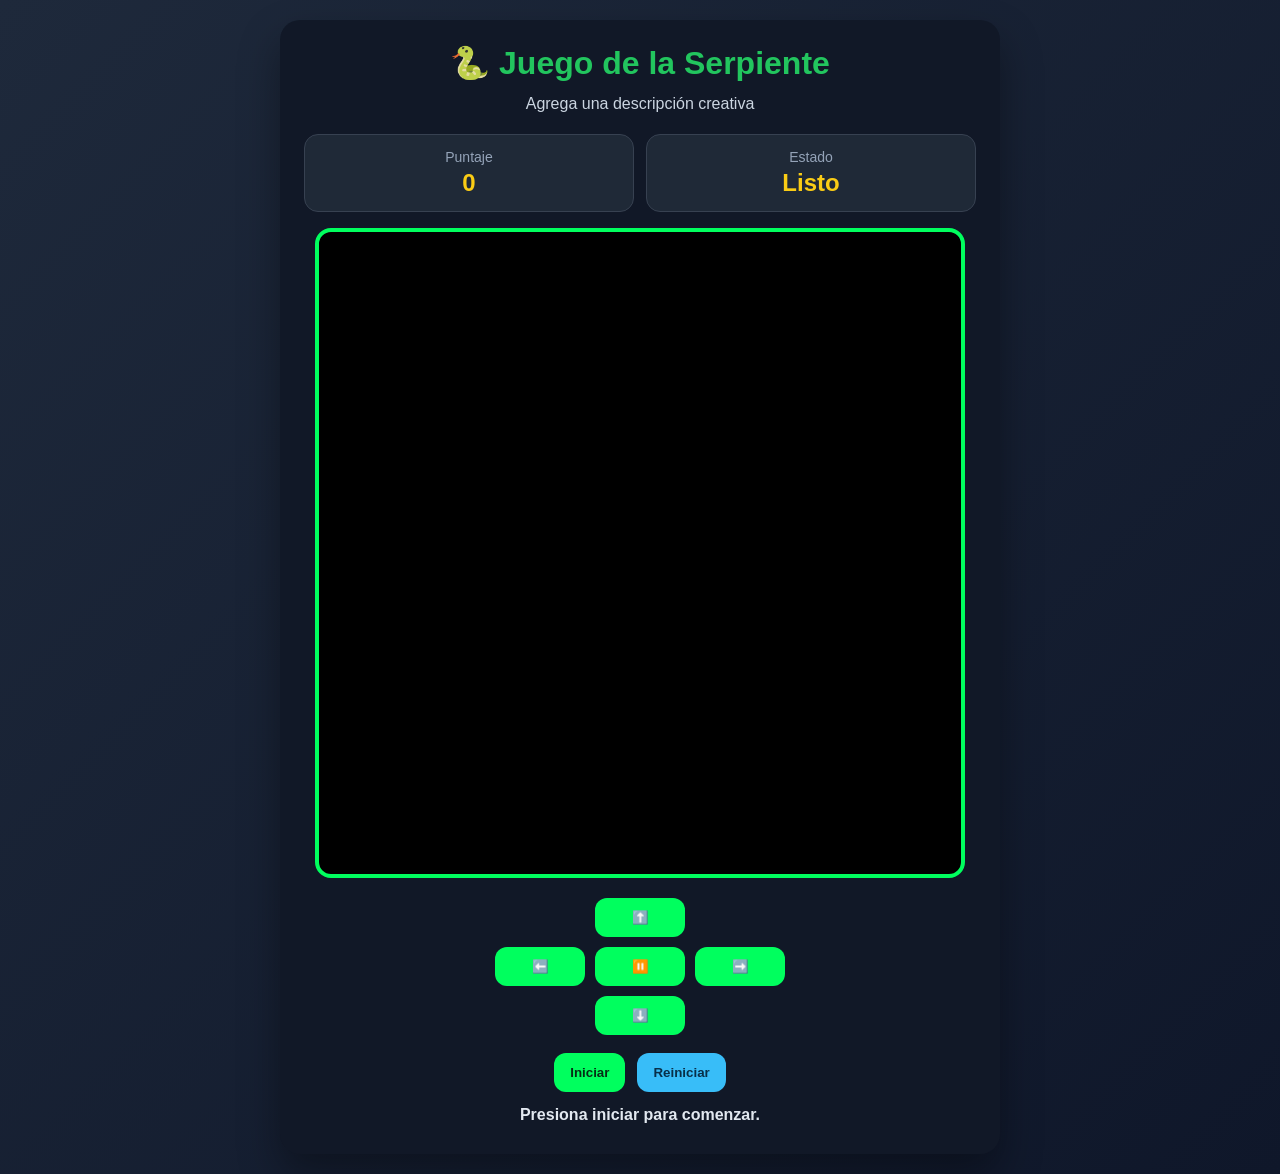
==== 001_REPASO.HTML @ dfe35af8 "feat: initialize canvas context and define cell size" ====
<!DOCTYPE html>
<html lang="es">
<head>
  <meta charset="UTF-8" />
  <meta name="viewport" content="width=device-width, initial-scale=1.0" />
  <title>Juego de la Serpiente - Taller</title>
   <link rel="stylesheet" href="serpiente.css">
</head>
<body>
  <main class="contenedor-juego">
    <h1>🐍 Juego de la Serpiente</h1>
    <p class="descripcion">
      Agrega una descripción creativa
    </p>

    <section class="panel-info">
      <div class="tarjeta-info">
        <span>Puntaje</span>
        <strong id="puntaje">0</strong>
      </div>
      <div class="tarjeta-info">
        <span>Estado</span>
        <strong id="estado">Listo</strong>
      </div>
    </section>

    <canvas id="canvasJuego" width="650" height="650"></canvas>

    <section class="controles">
      <button class="vacio">-</button>
      <button onclick="cambiarDireccion('arriba')">⬆️</button>
      <button class="vacio">-</button>

      <button onclick="cambiarDireccion('izquierda')">⬅️</button>
      <button onclick="pausarJuego()">⏸️</button>
      <button onclick="cambiarDireccion('derecha')">➡️</button>

      <button class="vacio">-</button>
      <button onclick="cambiarDireccion('abajo')">⬇️</button>
      <button class="vacio">-</button>
    </section>

    <section class="acciones">
      <button onclick="iniciarJuego()">Iniciar</button>
      <button class="secundario" onclick="reiniciarJuego()">Reiniciar</button>
    </section>

    <p id="mensaje" class="mensaje">Presiona iniciar para comenzar.</p>
  </main>

  <script src="001_REPASO.JS"></script>
</body>
</html>
---- serpiente.css ----
* {
    box-sizing: border-box;
    margin: 0;
    padding: 0;
    font-family: Arial, Helvetica, sans-serif;
}

body {
    min-height: 100vh;
    background: linear-gradient(135deg, #1e293b, #0f172a);
    color: white;
    display: flex;
    justify-content: center;
    align-items: center;
    padding: 20px;
}

.contenedor-juego {
    width: 100%;
    max-width: 720px;
    background: #111827;
    border-radius: 20px;
    padding: 24px;
    box-shadow: 0 20px 40px rgba(0, 0, 0, 0.35);
    text-align: center;
}

h1 {
    margin-bottom: 10px;
    font-size: 32px;
    color: #22c55e;
}

.descripcion {
    margin-bottom: 18px;
    color: #cbd5e1;
    line-height: 1.5;
}

.panel-info {
    display: flex;
    justify-content: space-between;
    gap: 12px;
    margin-bottom: 16px;
    flex-wrap: wrap;
}

.tarjeta-info {
    flex: 1;
    min-width: 150px;
    background: #1f2937;
    padding: 14px;
    border-radius: 14px;
    border: 1px solid #374151;
}

.tarjeta-info span {
    display: block;
    font-size: 14px;
    color: #94a3b8;
    margin-bottom: 4px;
}

.tarjeta-info strong {
    font-size: 24px;
    color: #facc15;
}

canvas {
    width: 100%;
/* Define el tamaño máximo visual en pantalla para que no se vea estirado ni borroso */
/* Debe coincidir o ser mayor al width="xxx" que pusiste en el HTML */
    max-width: 650px;
    background: #000000;
    border: 4px solid #00ff5e;
    border-radius: 16px;
    display: block;
    margin: 0 auto 20px auto;
}

.controles {
    display: grid;
    grid-template-columns: repeat(3, 90px);
    gap: 10px;
    justify-content: center;
    align-items: center;
    margin-bottom: 18px;
}

.controles button,
.acciones button {
    border: none;
    border-radius: 12px;
    padding: 12px 16px;
    background: #00ff5e;
    color: #052e16;
    font-weight: bold;
    cursor: pointer;
    transition: 0.2s;
}

.controles button:hover,
.acciones button:hover {
    transform: scale(1.05);
    background: #86efac;
}

.vacio {
    visibility: hidden;
}

.acciones {
    display: flex;
    justify-content: center;
    gap: 12px;
    flex-wrap: wrap;
}

.acciones .secundario {
    background: #38bdf8;
    color: #082f49;
}

.mensaje {
    margin-top: 14px;
    color: #e2e8f0;
    min-height: 24px;
    font-weight: bold;
}

@media (max-width: 520px) {
    h1 {
        font-size: 24px;
    }

    .controles {
        grid-template-columns: repeat(3, 75px);
    }

    .controles button,
    .acciones button {
        padding: 10px;
    }
}
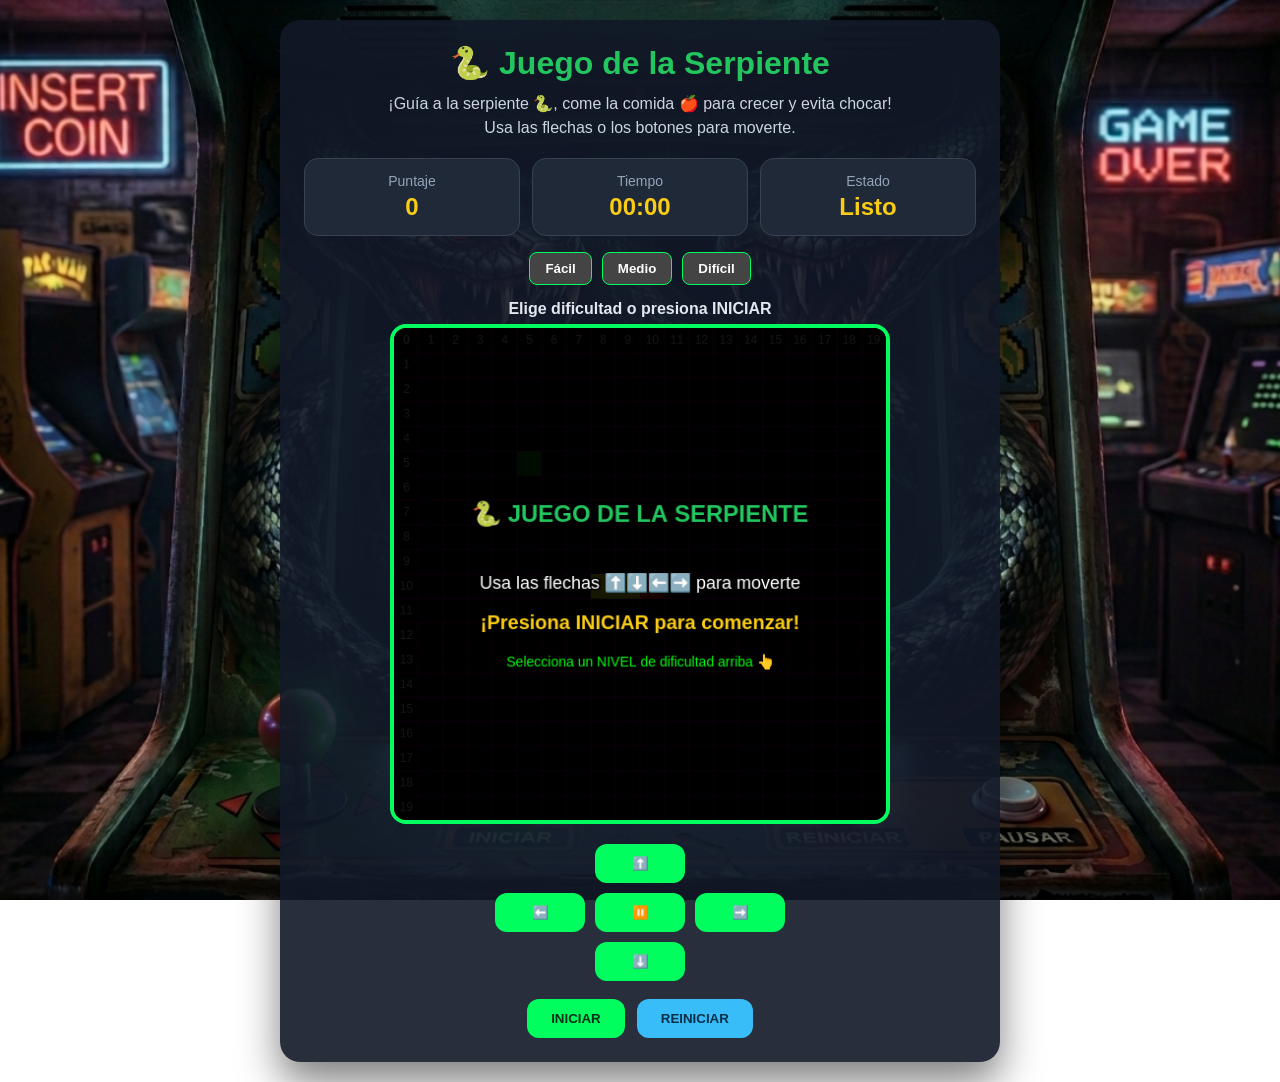
==== commit a09ebac7: "feat: complete snake game with timer, difficulty levels and UI enhancements" ====
--- a/001_REPASO.HTML
+++ b/001_REPASO.HTML
@@ -1,16 +1,18 @@
+<!-- 001_REPASO.HTML -->
 <!DOCTYPE html>
 <html lang="es">
 <head>
   <meta charset="UTF-8" />
   <meta name="viewport" content="width=device-width, initial-scale=1.0" />
   <title>Juego de la Serpiente - Taller</title>
-   <link rel="stylesheet" href="serpiente.css">
+   <link rel="stylesheet" href="001_REPASO.CSS">
 </head>
 <body>
   <main class="contenedor-juego">
     <h1>🐍 Juego de la Serpiente</h1>
     <p class="descripcion">
-      Agrega una descripción creativa
+      ¡Guía a la serpiente 🐍, come la comida 🍎 para crecer y evita chocar! 
+      <br> Usa las flechas o los botones para moverte.
     </p>
 
     <section class="panel-info">
@@ -19,12 +21,24 @@
         <strong id="puntaje">0</strong>
       </div>
       <div class="tarjeta-info">
+        <span>Tiempo</span>
+        <strong id="tiempo">00:00</strong> 
+      </div>
+      <div class="tarjeta-info">
         <span>Estado</span>
         <strong id="estado">Listo</strong>
       </div>
     </section>
 
-    <canvas id="canvasJuego" width="650" height="650"></canvas>
+    <section class="controles-dificultad">
+      <button onclick="configurarDificultad(300)">Fácil</button>
+      <button onclick="configurarDificultad(150)">Medio</button>
+      <button onclick="configurarDificultad(50)">Difícil</button>
+    </section>
+
+    <p id="mensaje" class="mensaje">Elige dificultad o presiona INICIAR</p>
+
+    <canvas id="canvasJuego" width="500" height="500"></canvas>
 
     <section class="controles">
       <button class="vacio">-</button>
@@ -41,11 +55,10 @@
     </section>
 
     <section class="acciones">
-      <button onclick="iniciarJuego()">Iniciar</button>
-      <button class="secundario" onclick="reiniciarJuego()">Reiniciar</button>
+      <button onclick="iniciarJuego()">INICIAR</button>
+      <button class="secundario" onclick="reiniciarJuego()">REINICIAR</button>
     </section>
 
-    <p id="mensaje" class="mensaje">Presiona iniciar para comenzar.</p>
   </main>
 
   <script src="001_REPASO.JS"></script>
--- a/001_REPASO.CSS
+++ b/001_REPASO.CSS
@@ -0,0 +1,193 @@
+/* 001_REPASO.CSS */
+/* 1. RESET Y ESTILOS GLOBALES */
+* {
+    box-sizing: border-box;
+    margin: 0;
+    padding: 0;
+    font-family: Arial, Helvetica, sans-serif;
+}
+
+body {
+    min-height: 100vh;
+    background: linear-gradient(135deg, #1e293b, #0f172a);
+    color: white;
+    display: flex;
+    justify-content: center;
+    align-items: center;
+    padding: 20px;
+
+    background-image: url('fondo.png'); /* Asegúrate que el nombre coincida exacto */
+    background-size: cover;             /* Hace que la imagen ocupe toda la pantalla */
+    background-position: center;        /* Centra la imagen para que no se corte raro */
+    background-attachment: fixed;       /* Evita que el fondo se mueva si hay scroll */
+    background-repeat: no-repeat;       /* No permite que la imagen se repita como mosaico */
+}
+
+/* 2. CONTENEDOR PRINCIPAL */
+.contenedor-juego {
+    width: 100%;
+    max-width: 720px;
+    
+    /* Cambiamos el color sólido por uno con transparencia (0.9 significa 90% opaco) */
+    background: rgba(17, 24, 39, 0.9); 
+    
+    border-radius: 20px;
+    padding: 24px;
+    box-shadow: 0 20px 40px rgba(0, 0, 0, 0.5); /* Sombra más fuerte para que resalte */
+    text-align: center;
+}
+
+h1 {
+    margin-bottom: 10px;
+    font-size: 32px;
+    color: #22c55e;
+}
+
+.descripcion {
+    margin-bottom: 18px;
+    color: #cbd5e1;
+    line-height: 1.5;
+}
+
+/* 3. PANEL DE INFORMACIÓN (PUNTAJE Y ESTADO) */
+.panel-info {
+    display: flex;
+    justify-content: space-between;
+    gap: 12px;
+    margin-bottom: 16px;
+    flex-wrap: wrap;
+}
+
+.tarjeta-info {
+    flex: 1;
+    min-width: 120px;
+    background: #1f2937;
+    padding: 14px;
+    border-radius: 14px;
+    border: 1px solid #374151;
+}
+
+.tarjeta-info span {
+    display: block;
+    font-size: 14px;
+    color: #94a3b8;
+    margin-bottom: 4px;
+}
+
+.tarjeta-info strong {
+    font-size: 24px;
+    color: #facc15;
+}
+
+/* 4. AREA DE JUEGO (CANVAS) */
+canvas {
+    width: 100%;
+    max-width: 500px;
+    background: #000000;
+    border: 4px solid #00ff5e;
+    border-radius: 16px;
+    display: block;
+    margin: 0 auto 20px auto;
+}
+
+/* 5. CONTROLES DE DIRECCIÓN (FLECHAS) */
+.controles {
+    display: grid;
+    grid-template-columns: repeat(3, 90px);
+    gap: 10px;
+    justify-content: center;
+    align-items: center;
+    margin-bottom: 18px;
+}
+
+.controles button {
+    border: none;
+    border-radius: 12px;
+    padding: 12px 16px;
+    background: #00ff5e;
+    color: #052e16;
+    font-weight: bold;
+    cursor: pointer;
+    transition: 0.2s;
+}
+
+.vacio {
+    visibility: hidden;
+}
+
+/* 6. SECCIÓN DE DIFICULTAD */
+.controles-dificultad {
+    display: flex;
+    justify-content: center;
+    gap: 10px;
+    margin-bottom: 15px;
+}
+
+.controles-dificultad button {
+    background-color: #444;
+    color: white;
+    border: 1px solid #00ff5e;
+    padding: 8px 15px;
+    cursor: pointer;
+    border-radius: 8px;
+    font-weight: bold;
+    transition: 0.2s;
+}
+
+/* 7. ACCIONES PRINCIPALES (INICIAR/REINICIAR) */
+.acciones {
+    display: flex;
+    justify-content: center;
+    gap: 12px;
+    flex-wrap: wrap;
+}
+
+.acciones button {
+    border: none;
+    border-radius: 12px;
+    padding: 12px 24px;
+    background: #00ff5e;
+    color: #052e16;
+    font-weight: bold;
+    cursor: pointer;
+    transition: 0.2s;
+}
+
+.acciones .secundario {
+    background: #38bdf8;
+    color: #082f49;
+}
+
+/* 8. MENSAJES Y EFECTOS HOVER */
+.mensaje {
+    margin-top: 14px;
+    color: #e2e8f0;
+    min-height: 24px;
+    font-weight: bold;
+}
+
+button:hover {
+    transform: scale(1.05);
+    filter: brightness(1.1);
+}
+
+/* 9. RESPONSIVIDAD (ADAPTACIÓN A MÓVILES) */
+@media (max-width: 520px) {
+    h1 {
+        font-size: 24px;
+    }
+
+    .controles {
+        grid-template-columns: repeat(3, 75px);
+    }
+
+    .controles button,
+    .acciones button {
+        padding: 10px;
+    }
+    
+    .controles-dificultad {
+        flex-direction: column; /* Botones uno sobre otro en celulares muy pequeños */
+        align-items: center;
+    }
+}
